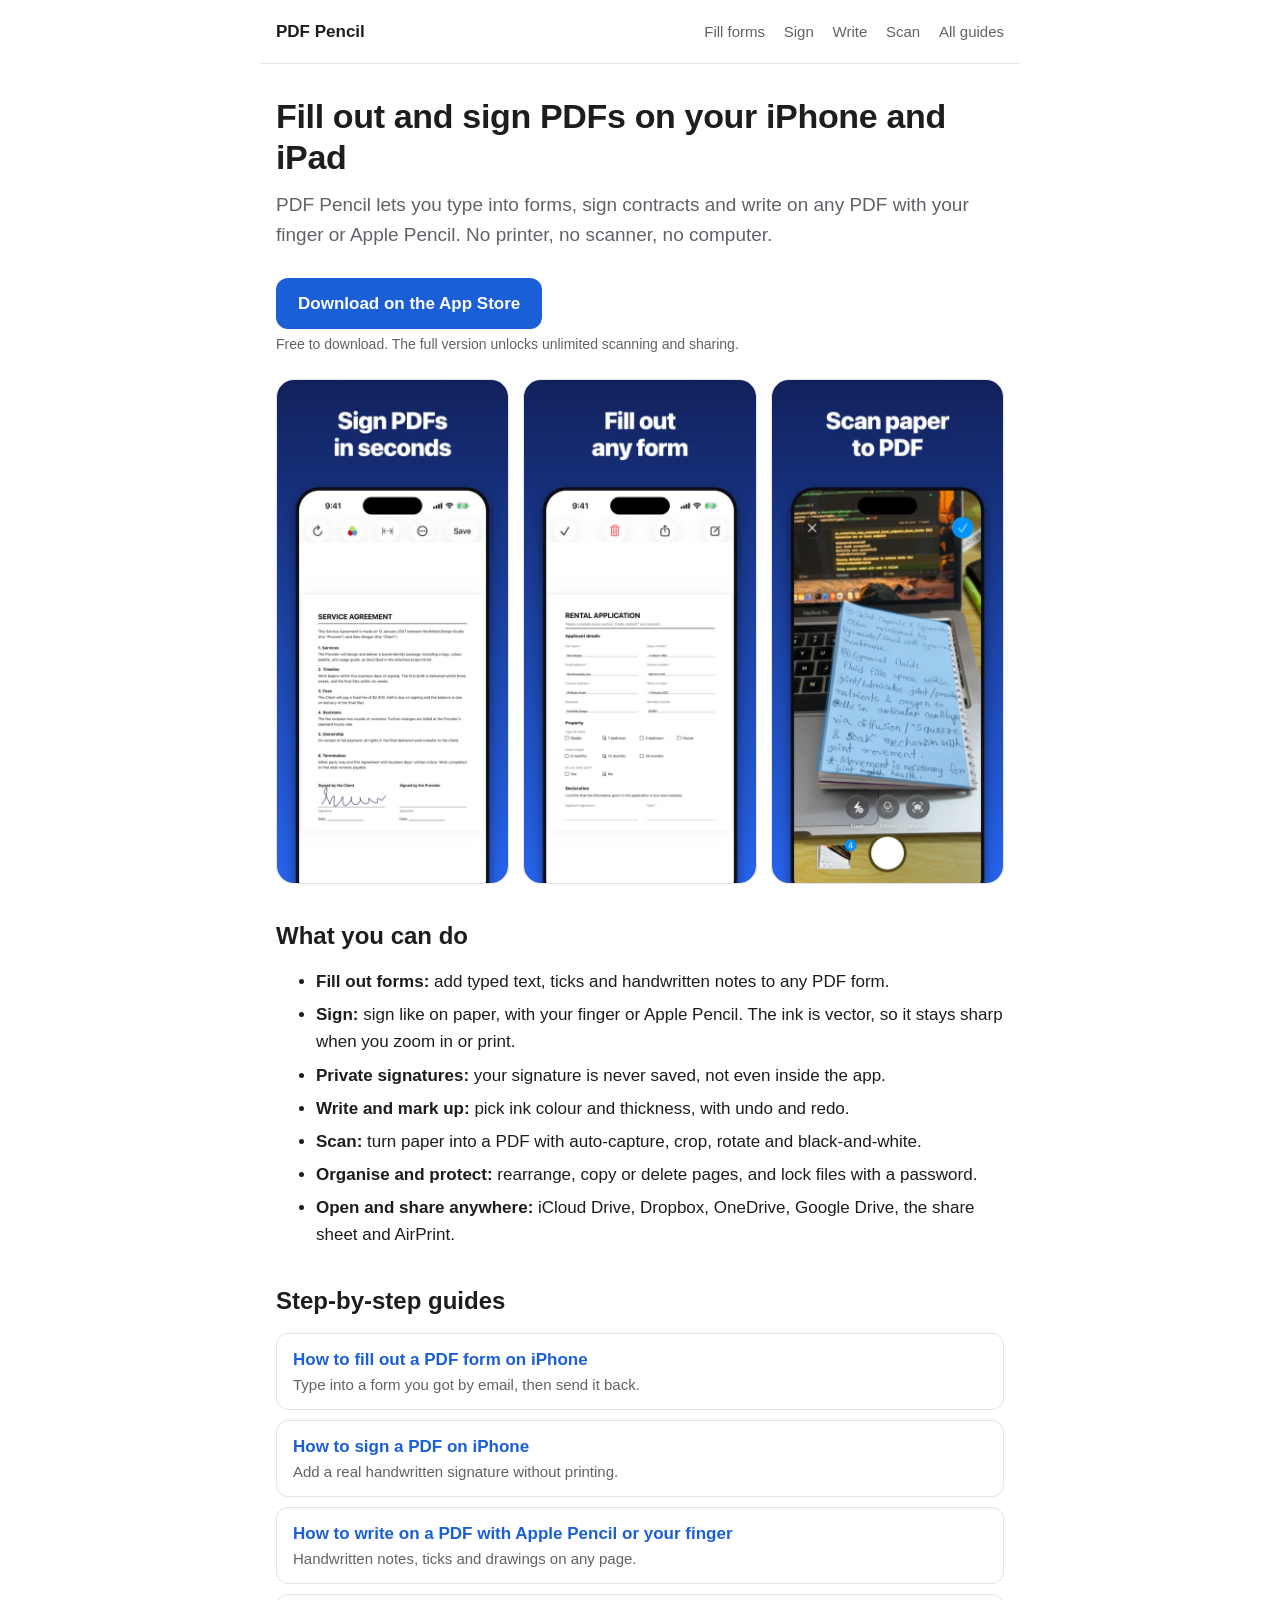
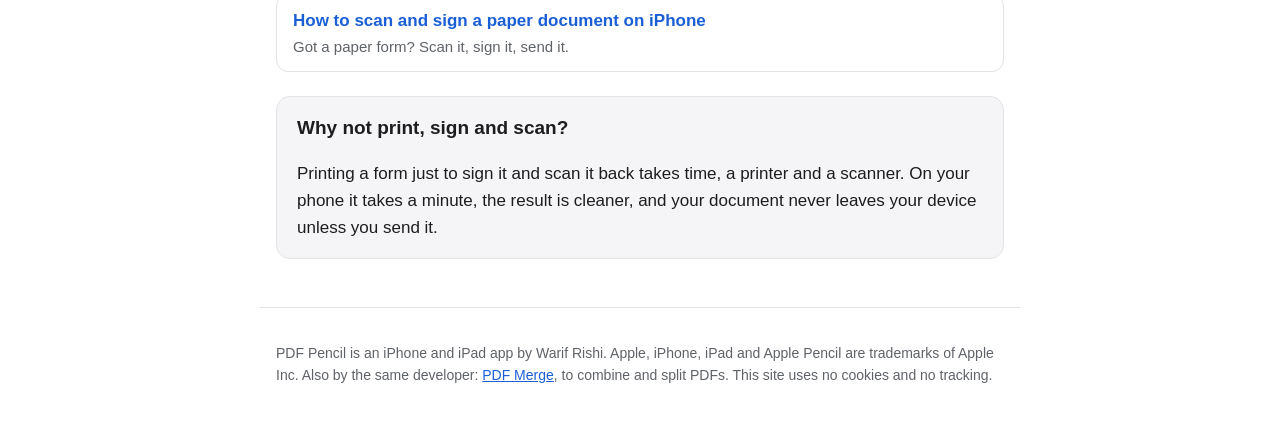
==== index.html @ 3837e9fc "PDF Pencil website: home and four how-to guides Co-Authored-By: Claude Opus 5.5 <noreply@anthropic.c" ====
<!doctype html>
<html lang="en">
<head>
<meta charset="utf-8">
<meta name="viewport" content="width=device-width, initial-scale=1">
<title>PDF Pencil for iPhone and iPad: Fill Out and Sign PDF Forms</title>
<meta name="description" content="Fill out PDF forms, sign documents and write on PDFs with your finger or Apple Pencil. Sharp vector ink, and your signature is never saved.">
<meta name="apple-itunes-app" content="app-id=1462463852">
<link rel="canonical" href="https://rishi420.github.io/pdf-pencil/">
<link rel="stylesheet" href="style.css">
<script type="application/ld+json">
{
  "@context": "https://schema.org",
  "@type": "SoftwareApplication",
  "name": "PDF Pencil",
  "operatingSystem": "iOS, iPadOS",
  "applicationCategory": "BusinessApplication",
  "description": "Fill out and sign PDF forms on iPhone and iPad with finger or Apple Pencil.",
  "downloadUrl": "https://apps.apple.com/app/id1462463852",
  "offers": { "@type": "Offer", "price": "0", "priceCurrency": "USD" }
}
</script>
</head>
<body>
<header>
  <a class="brand" href="./">PDF Pencil</a>
  <nav>
    <a href="fill-out-pdf-form-on-iphone.html">Fill forms</a>
    <a href="sign-pdf-on-iphone.html">Sign</a>
    <a href="write-on-pdf-with-apple-pencil.html">Write</a>
    <a href="scan-and-sign-paper-document-on-iphone.html">Scan</a>
    <a class="keep" href="./#guides">All guides</a>
  </nav>
</header>
<main>
  <h1>Fill out and sign PDFs on your iPhone and iPad</h1>
  <p class="lede">PDF Pencil lets you type into forms, sign contracts and write on any PDF with your finger or Apple Pencil. No printer, no scanner, no computer.</p>
  <a class="cta" href="https://apps.apple.com/app/apple-store/id1462463852?pt=117198018&amp;ct=pencil-home&amp;mt=8">Download on the App Store</a>
  <span class="cta-note">Free to download. The full version unlocks unlimited scanning and sharing.</span>

  <div class="shots">
    <img src="img/1-sign-pdfs.jpg" width="480" height="1043" alt="Signing a service agreement PDF in PDF Pencil">
    <img src="img/2-fill-forms.jpg" width="480" height="1043" alt="Filling out a PDF form in PDF Pencil" loading="lazy">
    <img src="img/3-scan.jpg" width="480" height="1043" alt="Scanning a handwritten page to PDF with the iPhone camera" loading="lazy">
  </div>

  <h2>What you can do</h2>
  <ul>
    <li><strong>Fill out forms:</strong> add typed text, ticks and handwritten notes to any PDF form.</li>
    <li><strong>Sign:</strong> sign like on paper, with your finger or Apple Pencil. The ink is vector, so it stays sharp when you zoom in or print.</li>
    <li><strong>Private signatures:</strong> your signature is never saved, not even inside the app.</li>
    <li><strong>Write and mark up:</strong> pick ink colour and thickness, with undo and redo.</li>
    <li><strong>Scan:</strong> turn paper into a PDF with auto-capture, crop, rotate and black-and-white.</li>
    <li><strong>Organise and protect:</strong> rearrange, copy or delete pages, and lock files with a password.</li>
    <li><strong>Open and share anywhere:</strong> iCloud Drive, Dropbox, OneDrive, Google Drive, the share sheet and AirPrint.</li>
  </ul>

  <h2 id="guides">Step-by-step guides</h2>
  <ul class="guides">
    <li><a href="fill-out-pdf-form-on-iphone.html">How to fill out a PDF form on iPhone</a><span>Type into a form you got by email, then send it back.</span></li>
    <li><a href="sign-pdf-on-iphone.html">How to sign a PDF on iPhone</a><span>Add a real handwritten signature without printing.</span></li>
    <li><a href="write-on-pdf-with-apple-pencil.html">How to write on a PDF with Apple Pencil or your finger</a><span>Handwritten notes, ticks and drawings on any page.</span></li>
    <li><a href="scan-and-sign-paper-document-on-iphone.html">How to scan and sign a paper document on iPhone</a><span>Got a paper form? Scan it, sign it, send it.</span></li>
  </ul>

  <div class="box">
    <h3>Why not print, sign and scan?</h3>
    <p>Printing a form just to sign it and scan it back takes time, a printer and a scanner. On your phone it takes a minute, the result is cleaner, and your document never leaves your device unless you send it.</p>
  </div>
</main>
<footer>
  <p>PDF Pencil is an iPhone and iPad app by Warif Rishi. Apple, iPhone, iPad and Apple Pencil are trademarks of Apple Inc. Also by the same developer: <a href="https://rishi420.github.io/pdf-merge/">PDF Merge</a>, to combine and split PDFs. This site uses no cookies and no tracking.</p>
</footer>
</body>
</html>
---- style.css ----
:root {
  --bg: #ffffff;
  --text: #1d1d1f;
  --muted: #5f6368;
  --accent: #1a5fd6;
  --accent-text: #ffffff;
  --card: #f5f5f7;
  --border: #e3e3e6;
}
@media (prefers-color-scheme: dark) {
  :root {
    --bg: #111113;
    --text: #f2f2f4;
    --muted: #a1a1a8;
    --accent: #6ea4ff;
    --accent-text: #111113;
    --card: #1c1c1f;
    --border: #2c2c30;
  }
}
* { box-sizing: border-box; }
html { -webkit-text-size-adjust: 100%; }
body {
  margin: 0;
  background: var(--bg);
  color: var(--text);
  font: 17px/1.6 -apple-system, BlinkMacSystemFont, "Segoe UI", Roboto, Helvetica, Arial, sans-serif;
}
a { color: var(--accent); }
header, main, footer { max-width: 760px; margin: 0 auto; padding: 0 16px; }
header { display: flex; align-items: center; justify-content: space-between; gap: 12px; padding-top: 18px; padding-bottom: 18px; border-bottom: 1px solid var(--border); }
header .brand { font-weight: 700; text-decoration: none; color: var(--text); }
header nav a { margin-left: 14px; font-size: 15px; color: var(--muted); text-decoration: none; }
header nav a:hover { color: var(--text); }
h1 { font-size: 34px; line-height: 1.2; margin: 32px 0 12px; letter-spacing: -0.01em; }
h2 { font-size: 24px; line-height: 1.3; margin: 36px 0 10px; }
h3 { font-size: 19px; margin: 24px 0 6px; }
.lede { font-size: 19px; color: var(--muted); margin-top: 0; }
.updated { font-size: 14px; color: var(--muted); }
ol li, ul li { margin-bottom: 6px; }
.cta {
  display: inline-block; margin: 8px 0 4px; padding: 12px 22px; border-radius: 12px;
  background: var(--accent); color: var(--accent-text); font-weight: 600; text-decoration: none;
}
.cta-note { display: block; font-size: 14px; color: var(--muted); }
.box { background: var(--card); border: 1px solid var(--border); border-radius: 14px; padding: 16px 20px; margin: 24px 0; }
.box p:first-child, .box h3:first-child { margin-top: 0; }
.box p:last-child { margin-bottom: 0; }
figure { margin: 24px 0; text-align: center; }
figure img { width: 240px; max-width: 70%; height: auto; border-radius: 22px; border: 1px solid var(--border); }
figcaption { font-size: 14px; color: var(--muted); margin-top: 8px; }
.shots { display: grid; grid-template-columns: repeat(auto-fit, minmax(150px, 1fr)); gap: 14px; margin: 24px 0; }
.shots img { width: 100%; height: auto; border-radius: 18px; border: 1px solid var(--border); }
.guides { list-style: none; padding: 0; }
.guides li { border: 1px solid var(--border); border-radius: 12px; padding: 12px 16px; margin-bottom: 10px; }
.guides a { font-weight: 600; text-decoration: none; }
.guides span { display: block; font-size: 15px; color: var(--muted); }
table { width: 100%; border-collapse: collapse; margin: 16px 0; font-size: 16px; }
th, td { text-align: left; padding: 8px 10px; border-bottom: 1px solid var(--border); vertical-align: top; }
footer { margin-top: 48px; padding-top: 20px; padding-bottom: 40px; border-top: 1px solid var(--border); font-size: 14px; color: var(--muted); }
@media (max-width: 520px) {
  h1 { font-size: 28px; }
  header nav a:not(.keep) { display: none; }
}
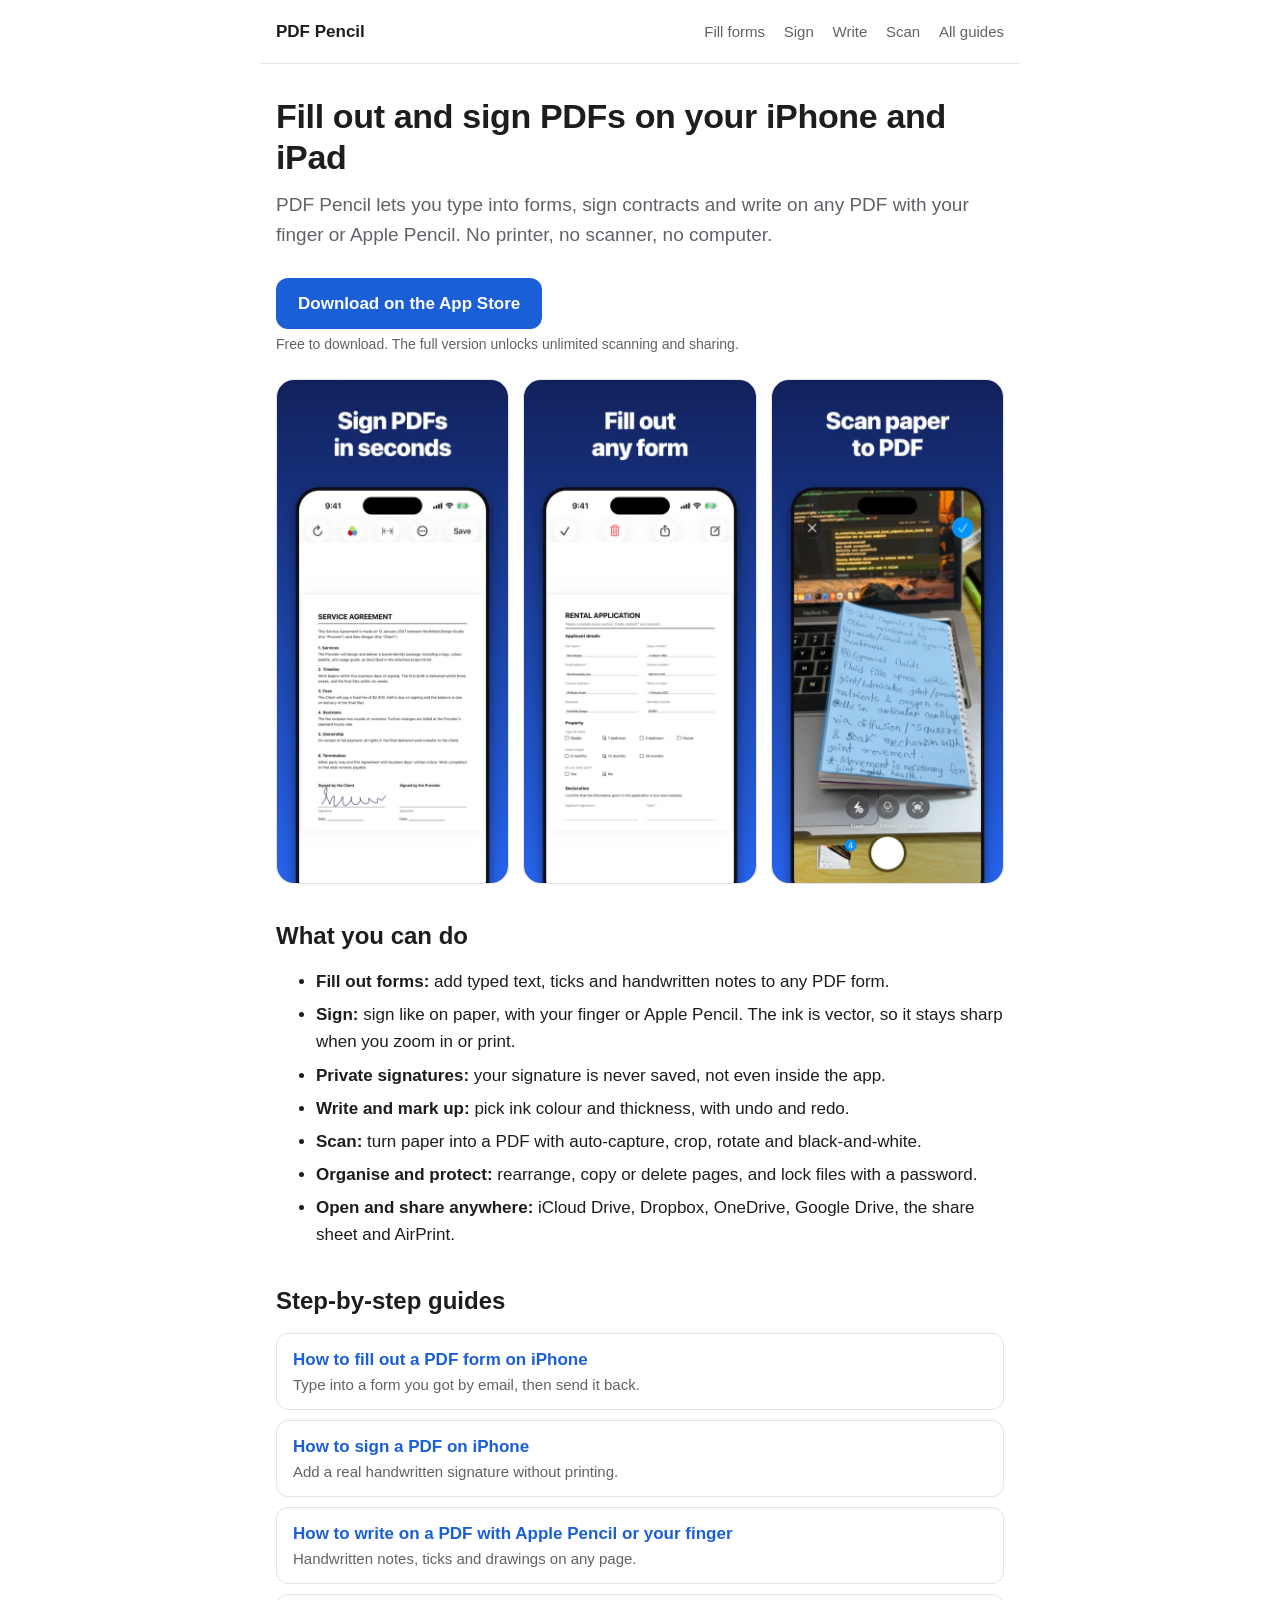
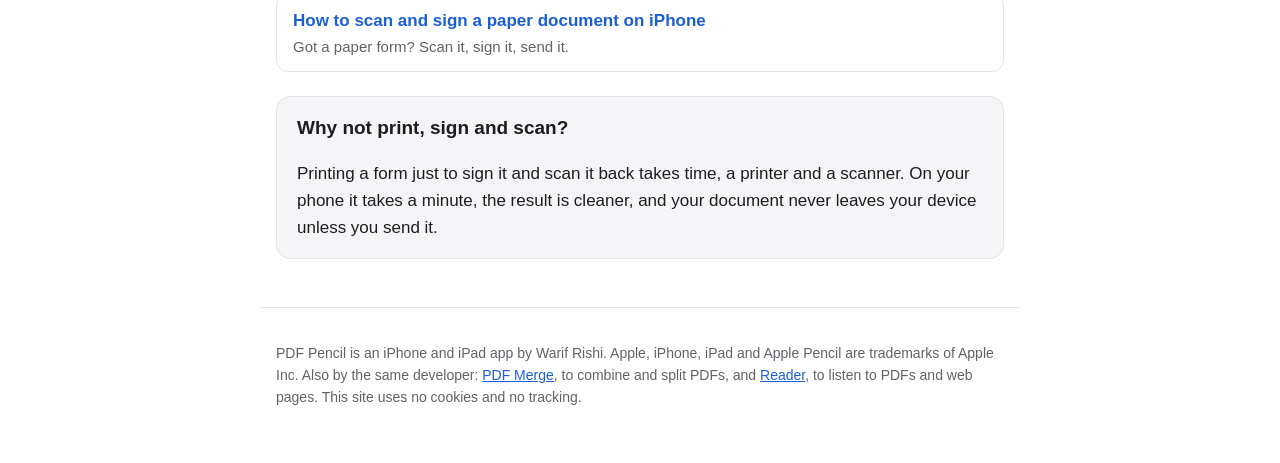
==== commit 8e1b3d93: "Link to the Reader site Co-Authored-By: Claude Opus 5.5 <noreply@anthropic.com>" ====
--- a/index.html
+++ b/index.html
@@ -69,7 +69,7 @@
   </div>
 </main>
 <footer>
-  <p>PDF Pencil is an iPhone and iPad app by Warif Rishi. Apple, iPhone, iPad and Apple Pencil are trademarks of Apple Inc. Also by the same developer: <a href="https://rishi420.github.io/pdf-merge/">PDF Merge</a>, to combine and split PDFs. This site uses no cookies and no tracking.</p>
+  <p>PDF Pencil is an iPhone and iPad app by Warif Rishi. Apple, iPhone, iPad and Apple Pencil are trademarks of Apple Inc. Also by the same developer: <a href="https://rishi420.github.io/pdf-merge/">PDF Merge</a>, to combine and split PDFs, and <a href="https://rishi420.github.io/reader/">Reader</a>, to listen to PDFs and web pages. This site uses no cookies and no tracking.</p>
 </footer>
 </body>
 </html>
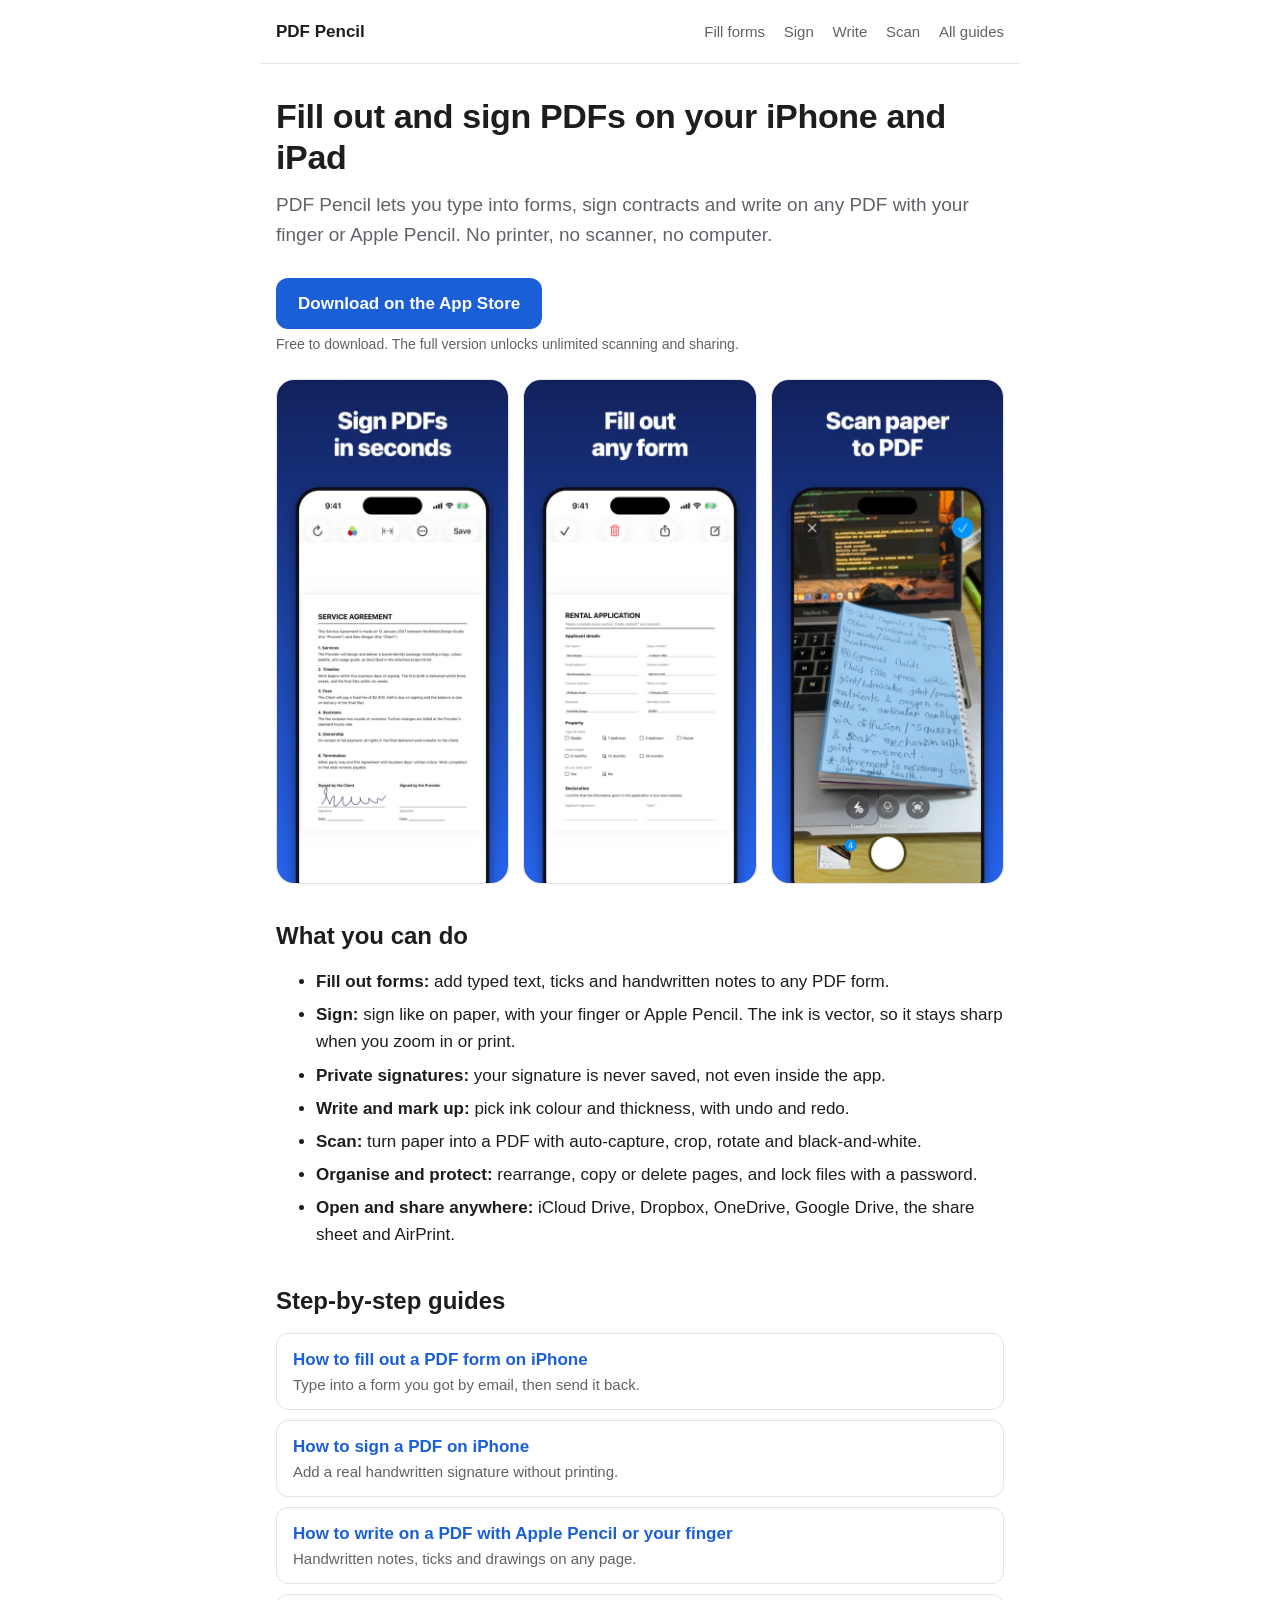
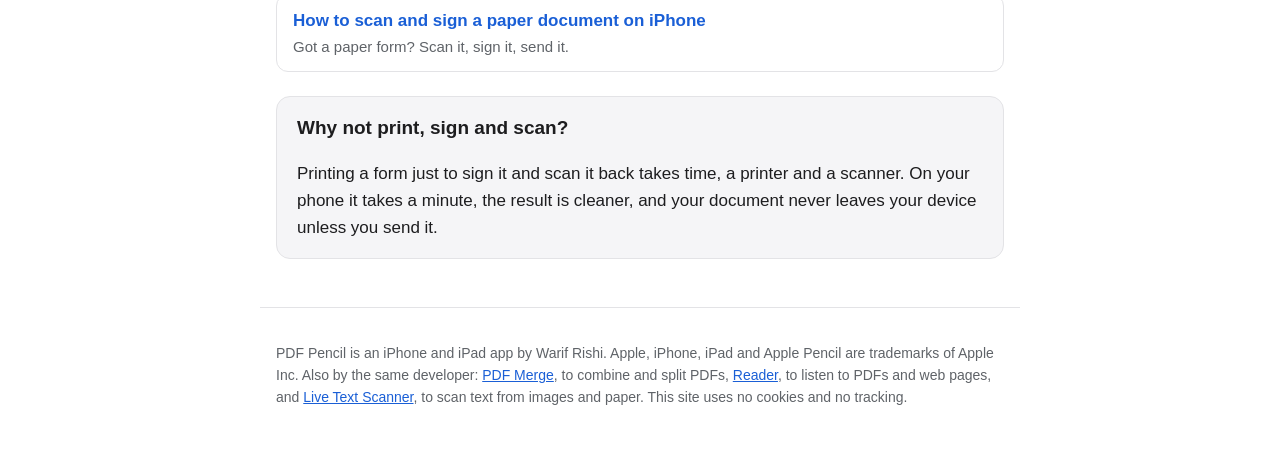
==== commit 673dd6bb: "Link to the Live Text Scanner site Co-Authored-By: Claude Opus 5.5 <noreply@anthropic.com>" ====
--- a/index.html
+++ b/index.html
@@ -69,7 +69,7 @@
   </div>
 </main>
 <footer>
-  <p>PDF Pencil is an iPhone and iPad app by Warif Rishi. Apple, iPhone, iPad and Apple Pencil are trademarks of Apple Inc. Also by the same developer: <a href="https://rishi420.github.io/pdf-merge/">PDF Merge</a>, to combine and split PDFs, and <a href="https://rishi420.github.io/reader/">Reader</a>, to listen to PDFs and web pages. This site uses no cookies and no tracking.</p>
+  <p>PDF Pencil is an iPhone and iPad app by Warif Rishi. Apple, iPhone, iPad and Apple Pencil are trademarks of Apple Inc. Also by the same developer: <a href="https://rishi420.github.io/pdf-merge/">PDF Merge</a>, to combine and split PDFs, <a href="https://rishi420.github.io/reader/">Reader</a>, to listen to PDFs and web pages, and <a href="https://rishi420.github.io/live-text-scanner/">Live Text Scanner</a>, to scan text from images and paper. This site uses no cookies and no tracking.</p>
 </footer>
 </body>
 </html>
